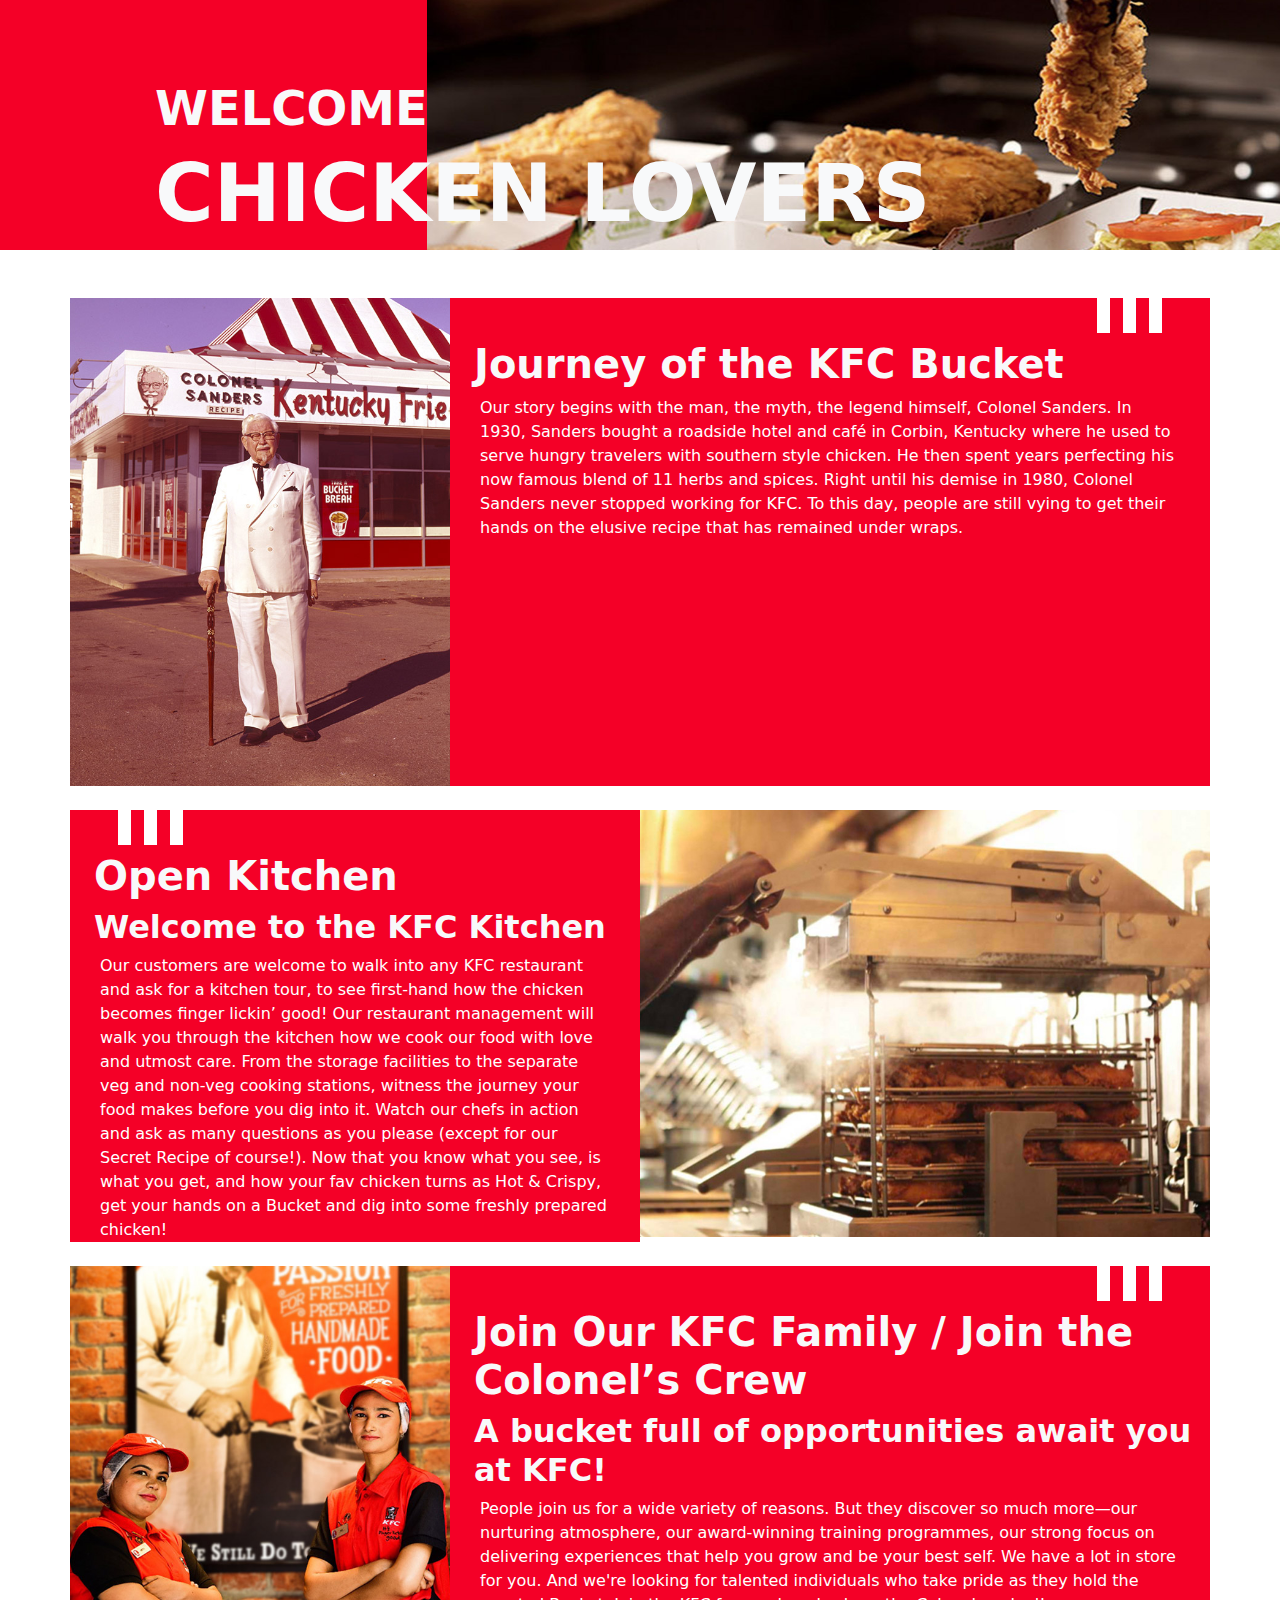
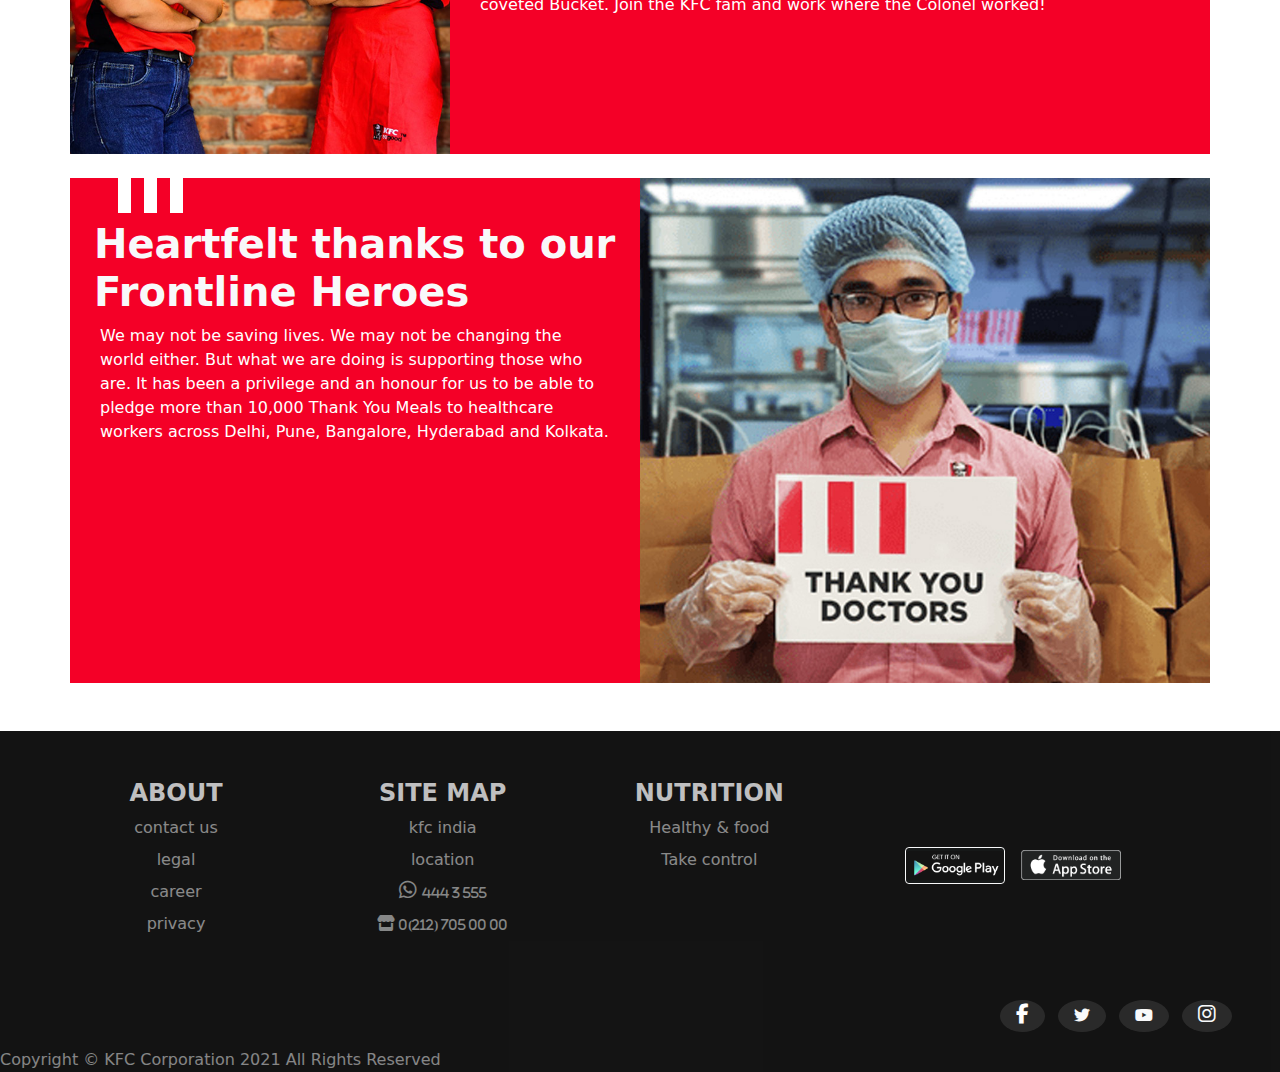
==== assets/about.html @ 0f8d8764 "food" ====
<!DOCTYPE html>
<html lang="en">
  <head>
    <meta charset="UTF-8" />
    <meta http-equiv="X-UA-Compatible" content="IE=edge" />
    <meta name="viewport" content="width=device-width, initial-scale=1.0" />
    <title>KFC About</title>
    <!-- bootstrap css link -->
    <link
      rel="stylesheet"
      href="bootstrap-5.2.3-dist/css/bootstrap.min.css"
    />
    <!-- font awesome link -->
    <link
      rel="stylesheet"
      href="https://cdnjs.cloudflare.com/ajax/libs/font-awesome/6.4.0/css/all.min.css"
    />
    <!-- css link -->
    <link rel="stylesheet" href="css/about.css" />
    <!-- jquery cdn -->
    <script
      src="https://cdnjs.cloudflare.com/ajax/libs/jquery/3.6.4/jquery.min.js"
      integrity="sha512-pumBsjNRGGqkPzKHndZMaAG+bir374sORyzM3uulLV14lN5LyykqNk8eEeUlUkB3U0M4FApyaHraT65ihJhDpQ=="
      crossorigin="anonymous"
      referrerpolicy="no-referrer"
    ></script>
  </head>
  <body>
    <!-- ========== Start header ========== -->
    <header>
      <div class="container-fluid">
        <div class="row" style="position: relative">
          <div class="col-4" style="background: var(--bg-red); height: 250px">
            <h3
              class="h1 text-light display-1 fw-bolder"
              style="position: absolute; top: 50px; left: 155px"
            >
              <span class="display-5 fw-semibold">WELCOME</span><br />
              CHICKEN LOVERS
            </h3>
          </div>
          <div class="col-8">
            <img
              class="w-100"
              src="img/about/about head/primary.jpg"
              alt="kfc logo"
              height="250"
              loading="lazy"
            />
          </div>
        </div>
      </div>
    </header>
    <!-- ========== End header ========== -->
    <!-- ========== Start main ========== -->
    <main>
      <div class="container my-5">
        <div class="about_hover row">
          <div class="col-lg-4 col-md-12">
            <img
              src="img/about/about body/golden-past.jpg"
              class="w-100"
              alt="kfc owner"
            />
          </div>
          <div class="col-lg-8 col-md-12" style="background: var(--bg-red)">
            <div class="list-inline text-end me-5">
              <div class="icon list-inline-item"></div>
              <div class="icon list-inline-item"></div>
              <div class="icon list-inline-item"></div>
            </div>
            <h3 class="text-light fs-1 fw-bold ms-4">
              Journey of the KFC Bucket
            </h3>
            <p class="para">
              Our story begins with the man, the myth, the legend himself,
              Colonel Sanders. In 1930, Sanders bought a roadside hotel and café
              in Corbin, Kentucky where he used to serve hungry travelers with
              southern style chicken. He then spent years perfecting his now
              famous blend of 11 herbs and spices. Right until his demise in
              1980, Colonel Sanders never stopped working for KFC. To this day,
              people are still vying to get their hands on the elusive recipe
              that has remained under wraps.
            </p>
          </div>
        </div>

        <div class="about_hover row my-4">
          <div class="col-lg-6 col-md-12" style="background: var(--bg-red)">
            <div class="list-inline ms-5">
              <div class="icon list-inline-item"></div>
              <div class="icon list-inline-item"></div>
              <div class="icon list-inline-item"></div>
            </div>
            <h2 class="text-light fs-1 fw-bold ms-4">Open Kitchen</h2>
            <h3 class="text-light fs-2 fw-semibold ms-4">
              Welcome to the KFC Kitchen
            </h3>
            <p class="para">
              Our customers are welcome to walk into any KFC restaurant and ask
              for a kitchen tour, to see first-hand how the chicken becomes
              finger lickin’ good! Our restaurant management will walk you
              through the kitchen how we cook our food with love and utmost
              care. From the storage facilities to the separate veg and non-veg
              cooking stations, witness the journey your food makes before you
              dig into it. Watch our chefs in action and ask as many questions
              as you please (except for our Secret Recipe of course!). Now that
              you know what you see, is what you get, and how your fav chicken
              turns as Hot & Crispy, get your hands on a Bucket and dig into
              some freshly prepared chicken!
            </p>
          </div>
          <div class="col-lg-6 col-md-12">
            <img
              src="img/about/about body/open-kitchen.jpg"
              class="w-100"
              alt=""
            />
          </div>
        </div>

        <div class="about_hover row my-4">
          <div class="col-lg-4 col-md-12">
            <img
              src="img/about/about body/careers.jpg"
              class="w-100"
              alt=""
            />
          </div>
          <div class="col-lg-8 col-md-12" style="background: var(--bg-red)">
            <div class="list-inline text-end me-5">
              <div class="icon list-inline-item"></div>
              <div class="icon list-inline-item"></div>
              <div class="icon list-inline-item"></div>
            </div>
            <h3 class="text-light fs-1 fw-bold ms-4">
              Join Our KFC Family / Join the Colonel’s Crew
            </h3>
            <h4 class="text-light fs-2 fw-semibold ms-4">
              A bucket full of opportunities await you at KFC!
            </h4>
            <p class="para">
              People join us for a wide variety of reasons. But they discover so
              much more—our nurturing atmosphere, our award-winning training
              programmes, our strong focus on delivering experiences that help
              you grow and be your best self. We have a lot in store for you.
              And we're looking for talented individuals who take pride as they
              hold the coveted Bucket. Join the KFC fam and work where the
              Colonel worked!
            </p>
          </div>
        </div>

        <div class="about_hover row my-4">
          <div class="col-lg-6 col-md-12" style="background: var(--bg-red)">
            <div class="list-inline ms-5">
              <div class="icon list-inline-item"></div>
              <div class="icon list-inline-item"></div>
              <div class="icon list-inline-item"></div>
            </div>
            <h2 class="text-light fs-1 fw-bold ms-4">
              Heartfelt thanks to our Frontline Heroes
            </h2>
            <p class="para">
              We may not be saving lives. We may not be changing the world
              either. But what we are doing is supporting those who are. It has
              been a privilege and an honour for us to be able to pledge more
              than 10,000 Thank You Meals to healthcare workers across Delhi,
              Pune, Bangalore, Hyderabad and Kolkata.
            </p>
          </div>
          <div class="col-lg-6 col-md-12">
            <img
              src="img/about/about body/kfc-staff.jpg"
              class="w-100"
              alt=""
            />
          </div>
        </div>
      </div>
    </main>
    <!-- ========== End main ========== -->
    <!-- ========== Start footer ========== -->
    <footer>
      <section>
        <div
          class="container-fluid text-center"
          style="background: var(--bg-black); opacity: 92%"
        >
          <div class="row py-5">
            <!-- about -->
            <div class="col-3">
              <ul class="">
                <h4 class="fs-4 fw-bold text-opacity-75 text-light">ABOUT</h4>
                <li class="list-inline my-2">
                  <a href="#" class="footer-a text-decoration-none"
                    >contact us</a
                  >
                </li>
                <li class="list-inline my-2">
                  <a href="#" class="footer-a text-decoration-none">legal</a>
                </li>
                <li class="list-inline my-2">
                  <a href="#" class="footer-a text-decoration-none">career</a>
                </li>
                <li class="list-inline my-2">
                  <a href="#" class="footer-a text-decoration-none">privacy</a>
                </li>
              </ul>
            </div>
            <!-- map -->
            <div class="col-2">
              <ul>
                <h4 class="fs-4 fw-bold text-light text-opacity-75">
                  SITE MAP
                </h4>
                <li class="list-inline my-2">
                  <a href="#" class="footer-a text-decoration-none"
                    >kfc india</a
                  >
                </li>
                <li class="list-inline my-2">
                  <a href="#" class="footer-a text-decoration-none">location</a>
                </li>
                <li class="list-inline my-2">
                  <a href="#" class="footer-a text-decoration-none"
                    ><i class="fa-brands fa-whatsapp text-light fs-5">
                      <span class="text-light" style="font-size: 12px;">444 3 555</span></i
                    >
                  </a>
                </li>
                <li class="list-inline my-2">
                  <a href="#" class="footer-a text-decoration-none"
                    ><i class="fa-solid fa-store text-light fs-6">
                      <span class="text-light" style="font-size: 12px;"
                        >0(212) 705 00 00</span
                      ></i
                    >
                  </a>
                </li>
              </ul>
            </div>
            <!-- nutrition -->
            <div class="col-3">
              <ul>
                <h4 class="fs-4 fw-bold text-light text-opacity-75">
                  NUTRITION
                </h4>
                <li class="list-inline my-2">
                  <a href="#" class="footer-a text-decoration-none"
                    >Healthy & food</a
                  >
                </li>
                <li class="list-inline my-2">
                  <a href="#" class="footer-a text-decoration-none"
                    >Take control</a
                  >
                </li>
              </ul>
            </div>
            <div
              class="col-lg-3 col-md-12 justify-content-sm-center d-flex align-items-center gap-3"
            >
              <a href="#">
                <img
                  src="img/login/login (3).png"
                  class="border border-1 rounded-1 border-light"
                  width="100"
                  alt="google play"
              /></a>
              <a href="#"
                ><img
                  src="img/login/login.png"
                  width="100"
                  alt="apple play"
              /></a>
            </div>
          </div>
          <!-- icon -->
          <div class="row">
            <div class="col">
              <ul class="list-inline text-end me-5">
                <li
                  class="list-inline-item text-bg-light rounded-circle bg-opacity-10 p-1 px-3 bg-fb"
                >
                  <a href="#"
                    ><i class="fa-brands fa-facebook-f fs-5 facebook"></i
                  ></a>
                </li>
                <li
                  class="list-inline-item text-bg-light rounded-circle bg-opacity-10 p-1 px-3 bg-tw"
                >
                  <a href="#"
                    ><i
                      class="fa-brands fa-twitter fs-6 text-light rounded-circle"
                    ></i
                  ></a>
                </li>
                <li
                  class="list-inline-item text-bg-light rounded-circle bg-opacity-10 p-1 px-3 bg-td"
                >
                  <a href="#"
                    ><i
                      class="fa-brands fa-youtube fs-6 text-light rounded-circle"
                    ></i
                  ></a>
                </li>
                <li
                  class="list-inline-item text-bg-light rounded-circle bg-opacity-10 p-1 px-3 py-1 bg-in"
                >
                  <a href="#"
                    ><i
                      class="fa-brands fa-instagram fs-5 text-light rounded-circle"
                    ></i
                  ></a>
                </li>
              </ul>
            </div>
          </div>

          <div class="row text-start align-baseline">
            <div class="col">
              <span class="text-light text-opacity-50 fs-6"
                >Copyright © KFC Corporation 2021 All Rights Reserved</span
              >
            </div>
          </div>
        </div>
      </section>
    </footer>
    <!-- ========== End footer ========== -->
  </body>
</html>
---- assets/css/about.css ----
:root {
  --bg-red: #f40027;
  --bg-black: #000000;
  --bg-white: #ffffff;
}

* {
  padding: 0;
  margin: 0;
  box-sizing: border-box;
}
.row > * {
  flex-shrink: 0;
  padding-right: calc(var(--bs-gutter-x) * 0);
  padding-left: calc(var(--bs-gutter-x) * 0);
}
/* footer */
.footer-a {
  color: #ffffff;
  opacity: 50%;
}
.footer-a:hover {
  color: #ffffff;
  opacity: 100%;
  border-bottom: 1px solid #ffffff;
}
.facebook {
  color: #ffffff;
}
.bg-fb:hover {
  background: #4267b2 !important;
}
.bg-tw:hover {
  background: #00acee !important;
}
.bg-td:hover {
  background: #ff0000 !important;
}
.bg-in:hover {
  background: linear-gradient(
    180deg,
    #4f5bd5,
    #962fbf,
    #d62976,
    #fa7e1e,
    #feda75
  ) !important;
}
/*  */

/* icon */
.icon {
  width: 13px;
  height: 35px;
  background: #ffffff;
}
/*  */

/* para */
p {
  color: var(--bg-white);
  font-weight: 400;
  margin: 0 30px 0 30px;
}
/*  */

/* row */
.about_hover:hover {
  transform: translateY(1.9);
  transition: all 1.2 ease 1.3;
  box-shadow: 3px 3px 10px 5px;
}
/* */
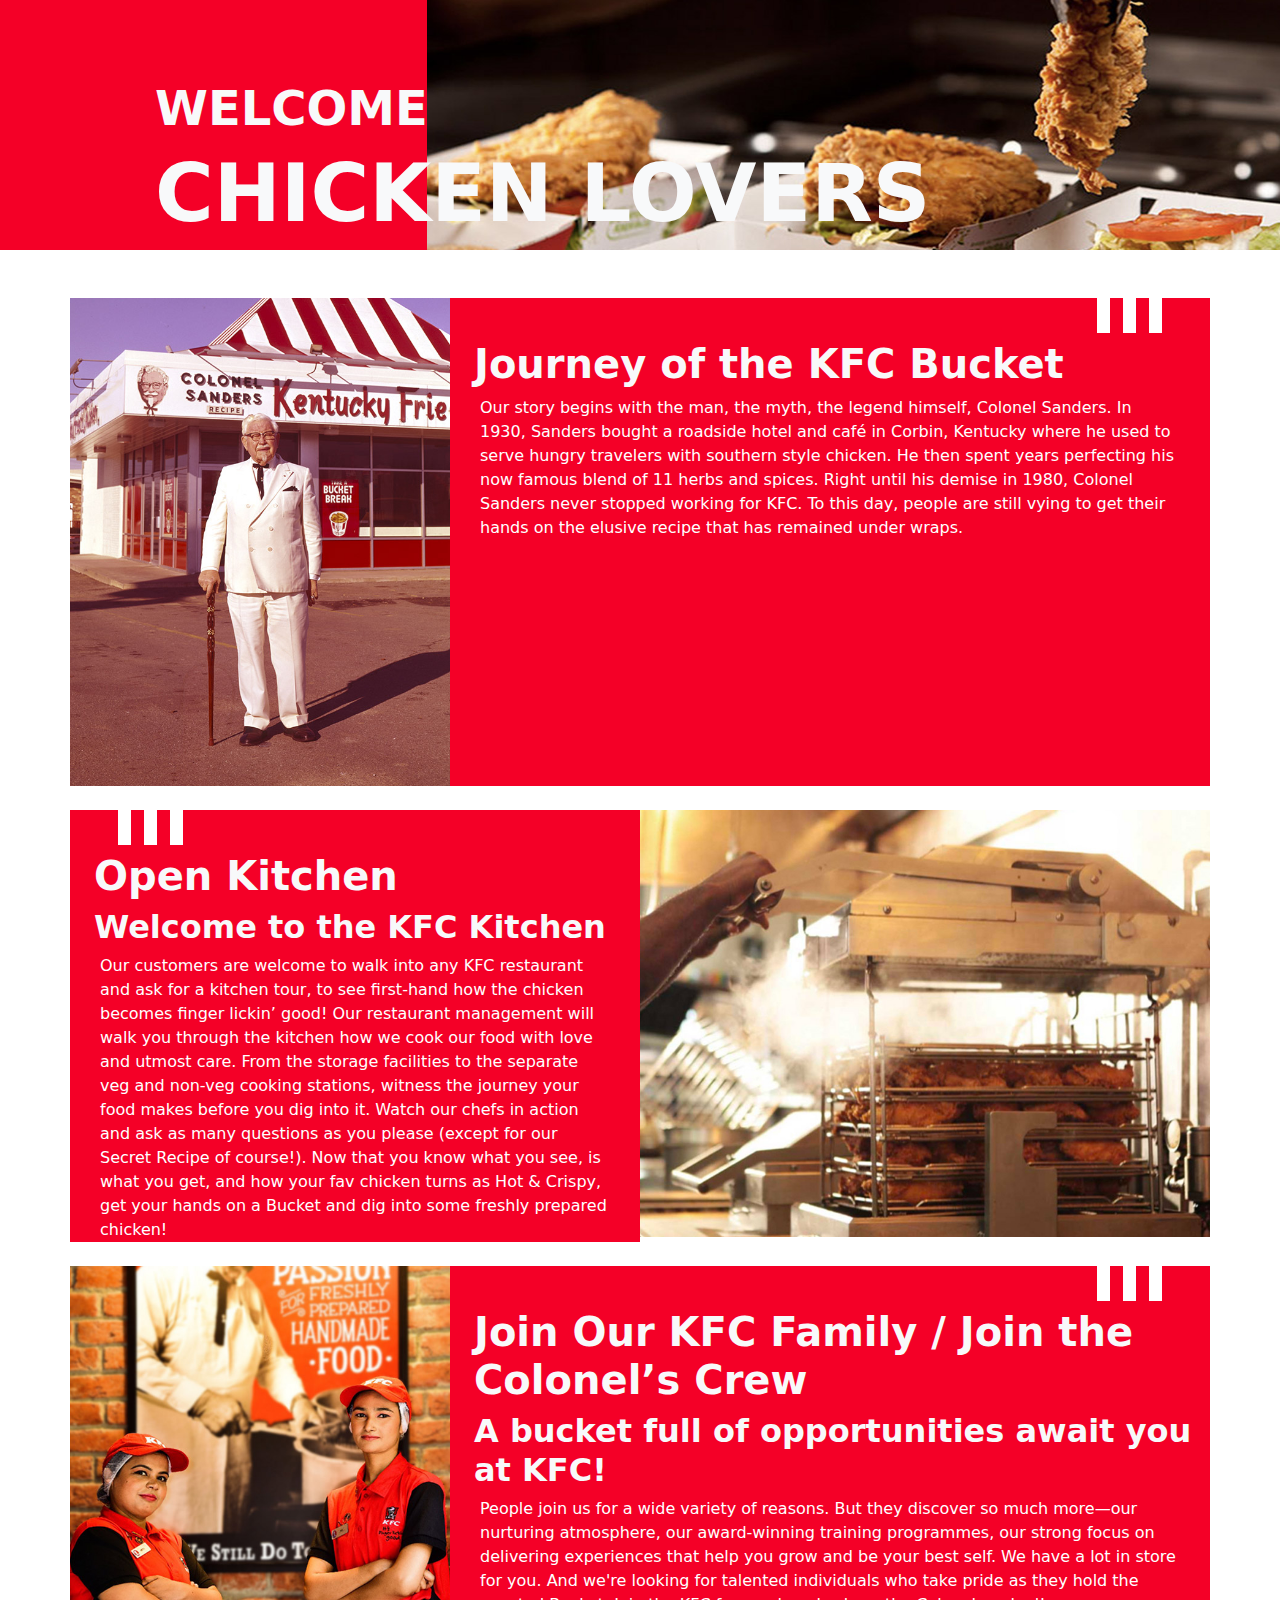
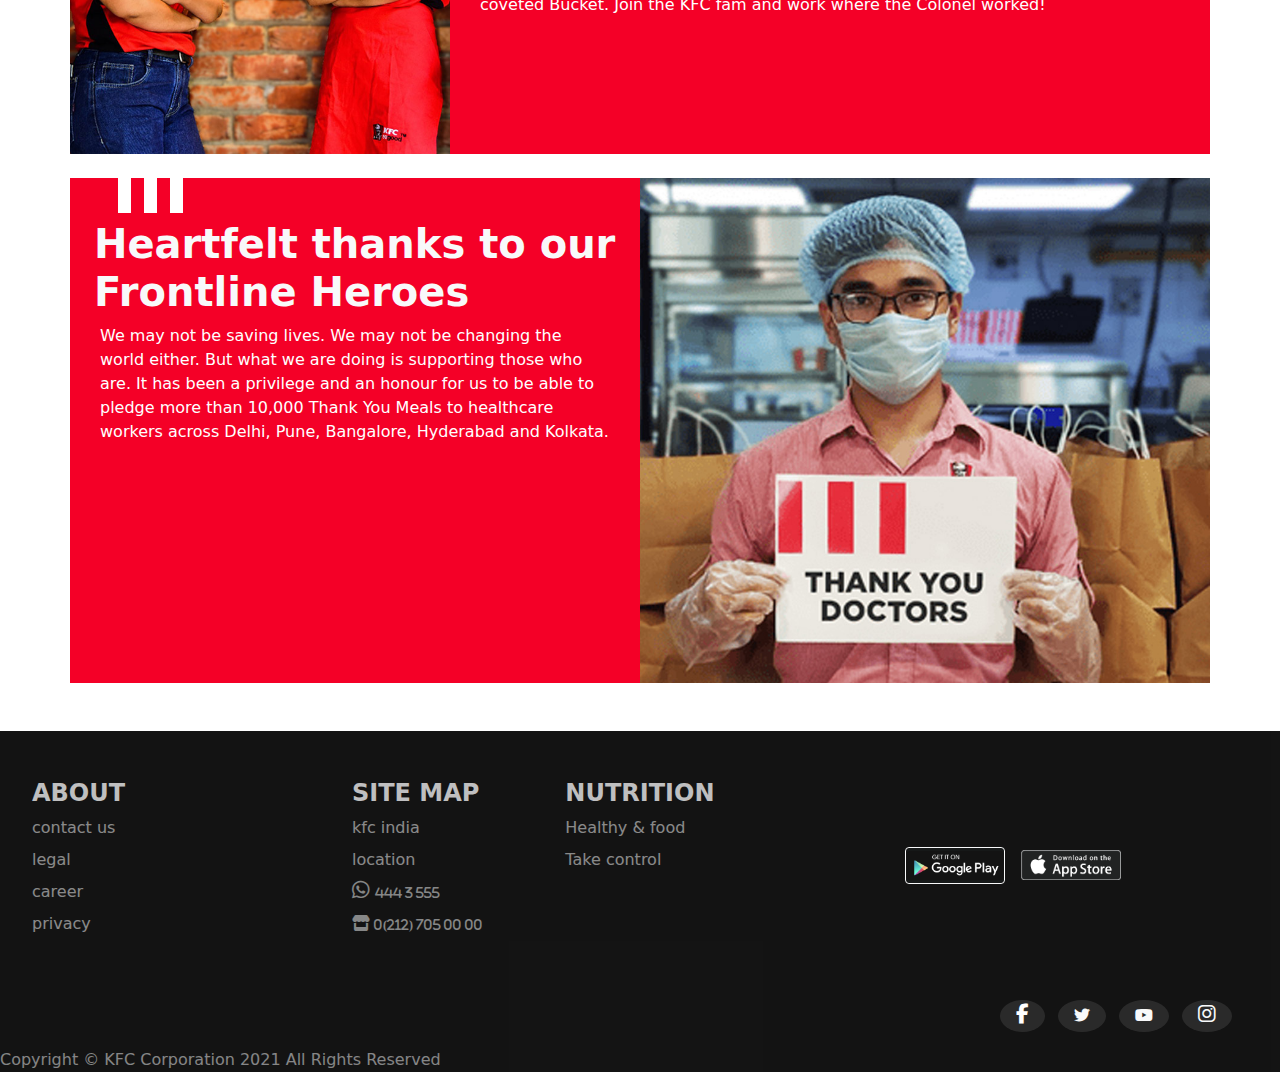
==== commit 5c4a0257: "responsive desin" ====
--- a/assets/about.html
+++ b/assets/about.html
@@ -184,12 +184,12 @@
     <footer>
       <section>
         <div
-          class="container-fluid text-center"
+          class="container-fluid "
           style="background: var(--bg-black); opacity: 92%"
         >
           <div class="row py-5">
             <!-- about -->
-            <div class="col-3">
+            <div class="col-6 col-lg-3">
               <ul class="">
                 <h4 class="fs-4 fw-bold text-opacity-75 text-light">ABOUT</h4>
                 <li class="list-inline my-2">
@@ -209,7 +209,7 @@
               </ul>
             </div>
             <!-- map -->
-            <div class="col-2">
+            <div class="col-6 col-lg-2">
               <ul>
                 <h4 class="fs-4 fw-bold text-light text-opacity-75">
                   SITE MAP
@@ -241,7 +241,7 @@
               </ul>
             </div>
             <!-- nutrition -->
-            <div class="col-3">
+            <div class="col-6 col-lg-3">
               <ul>
                 <h4 class="fs-4 fw-bold text-light text-opacity-75">
                   NUTRITION
@@ -259,7 +259,7 @@
               </ul>
             </div>
             <div
-              class="col-lg-3 col-md-12 justify-content-sm-center d-flex align-items-center gap-3"
+              class="col-lg-3 col-6 justify-content-sm-center d-flex align-items-center gap-3"
             >
               <a href="#">
                 <img
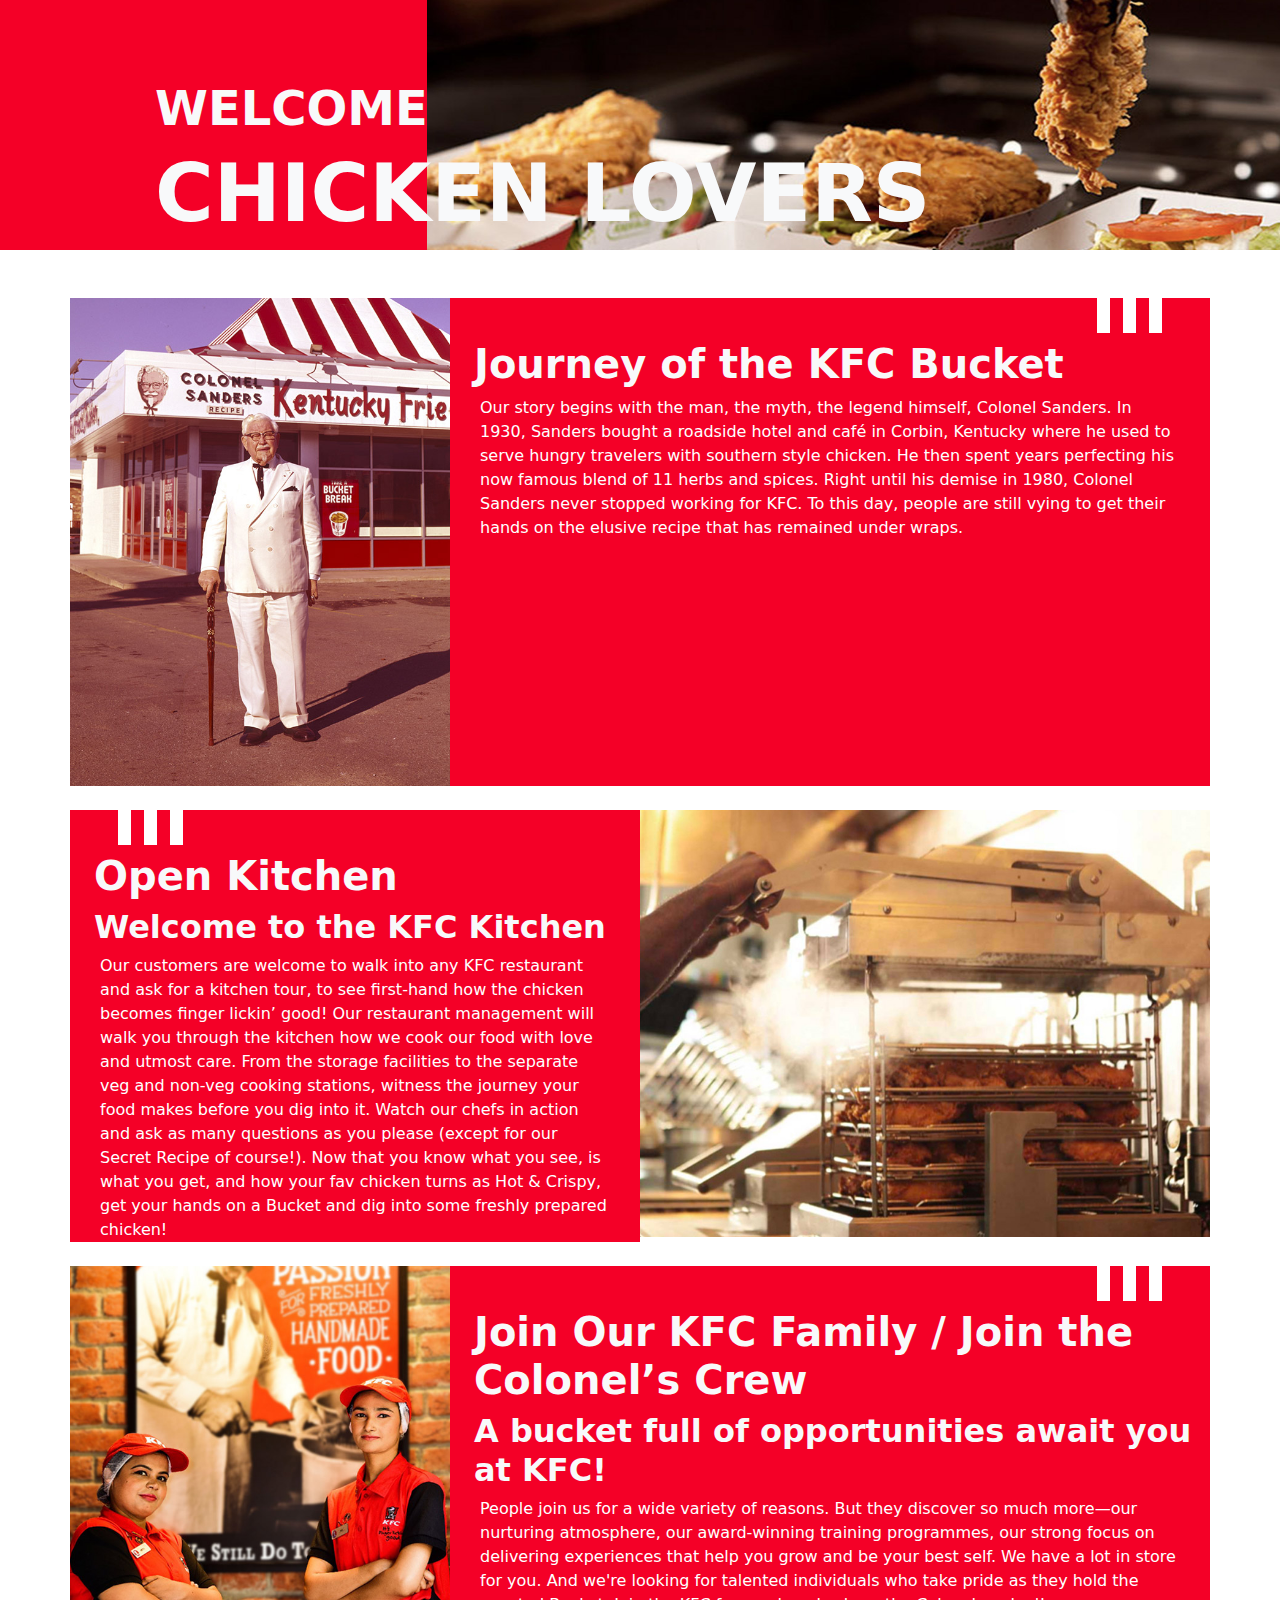
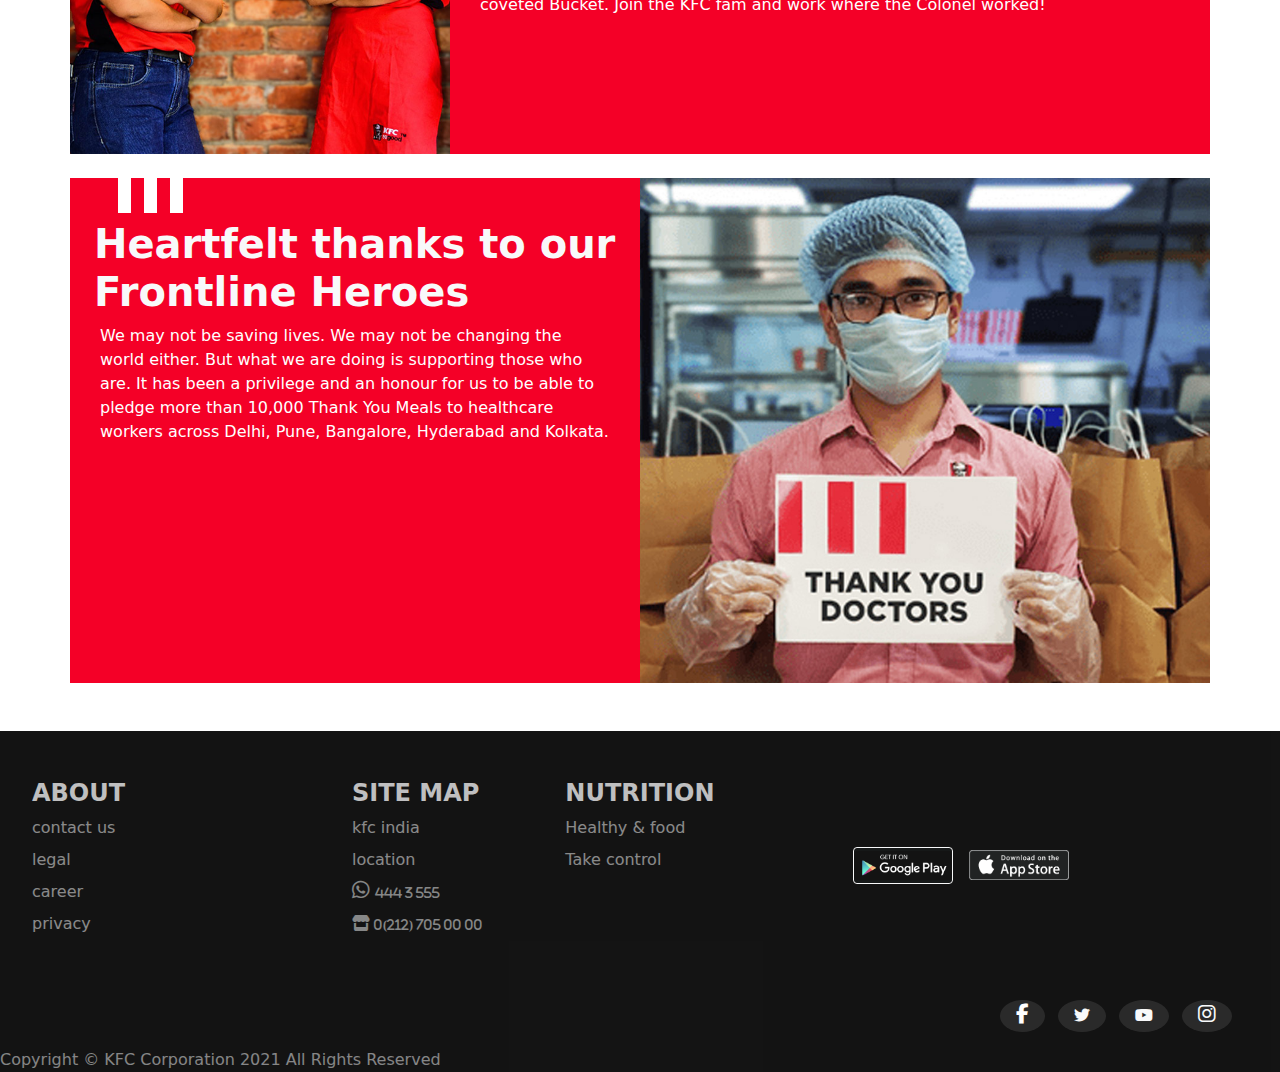
==== commit 7f0e0f95: "change footer" ====
--- a/assets/about.html
+++ b/assets/about.html
@@ -259,22 +259,19 @@
               </ul>
             </div>
             <div
-              class="col-lg-3 col-6 justify-content-sm-center d-flex align-items-center gap-3"
-            >
-              <a href="#">
-                <img
-                  src="img/login/login (3).png"
-                  class="border border-1 rounded-1 border-light"
-                  width="100"
-                  alt="google play"
-              /></a>
-              <a href="#"
-                ><img
-                  src="img/login/login.png"
-                  width="100"
-                  alt="apple play"
-              /></a>
-            </div>
+            class="col-10 col-sm-3  d-flex align-items-center"
+          >
+            <a href="#">
+              <img
+                src="img/login/login (3).png"
+                class="border border-1 rounded-1 border-light me-3 img-fluid object-fit"
+                width="100"
+                alt="google play"
+            /></a>
+            <a href="#"
+              ><img src="img/login/login.png" class="img-fluid object-fit" width="100" alt="apple play"
+            /></a>
+          </div>
           </div>
           <!-- icon -->
           <div class="row">
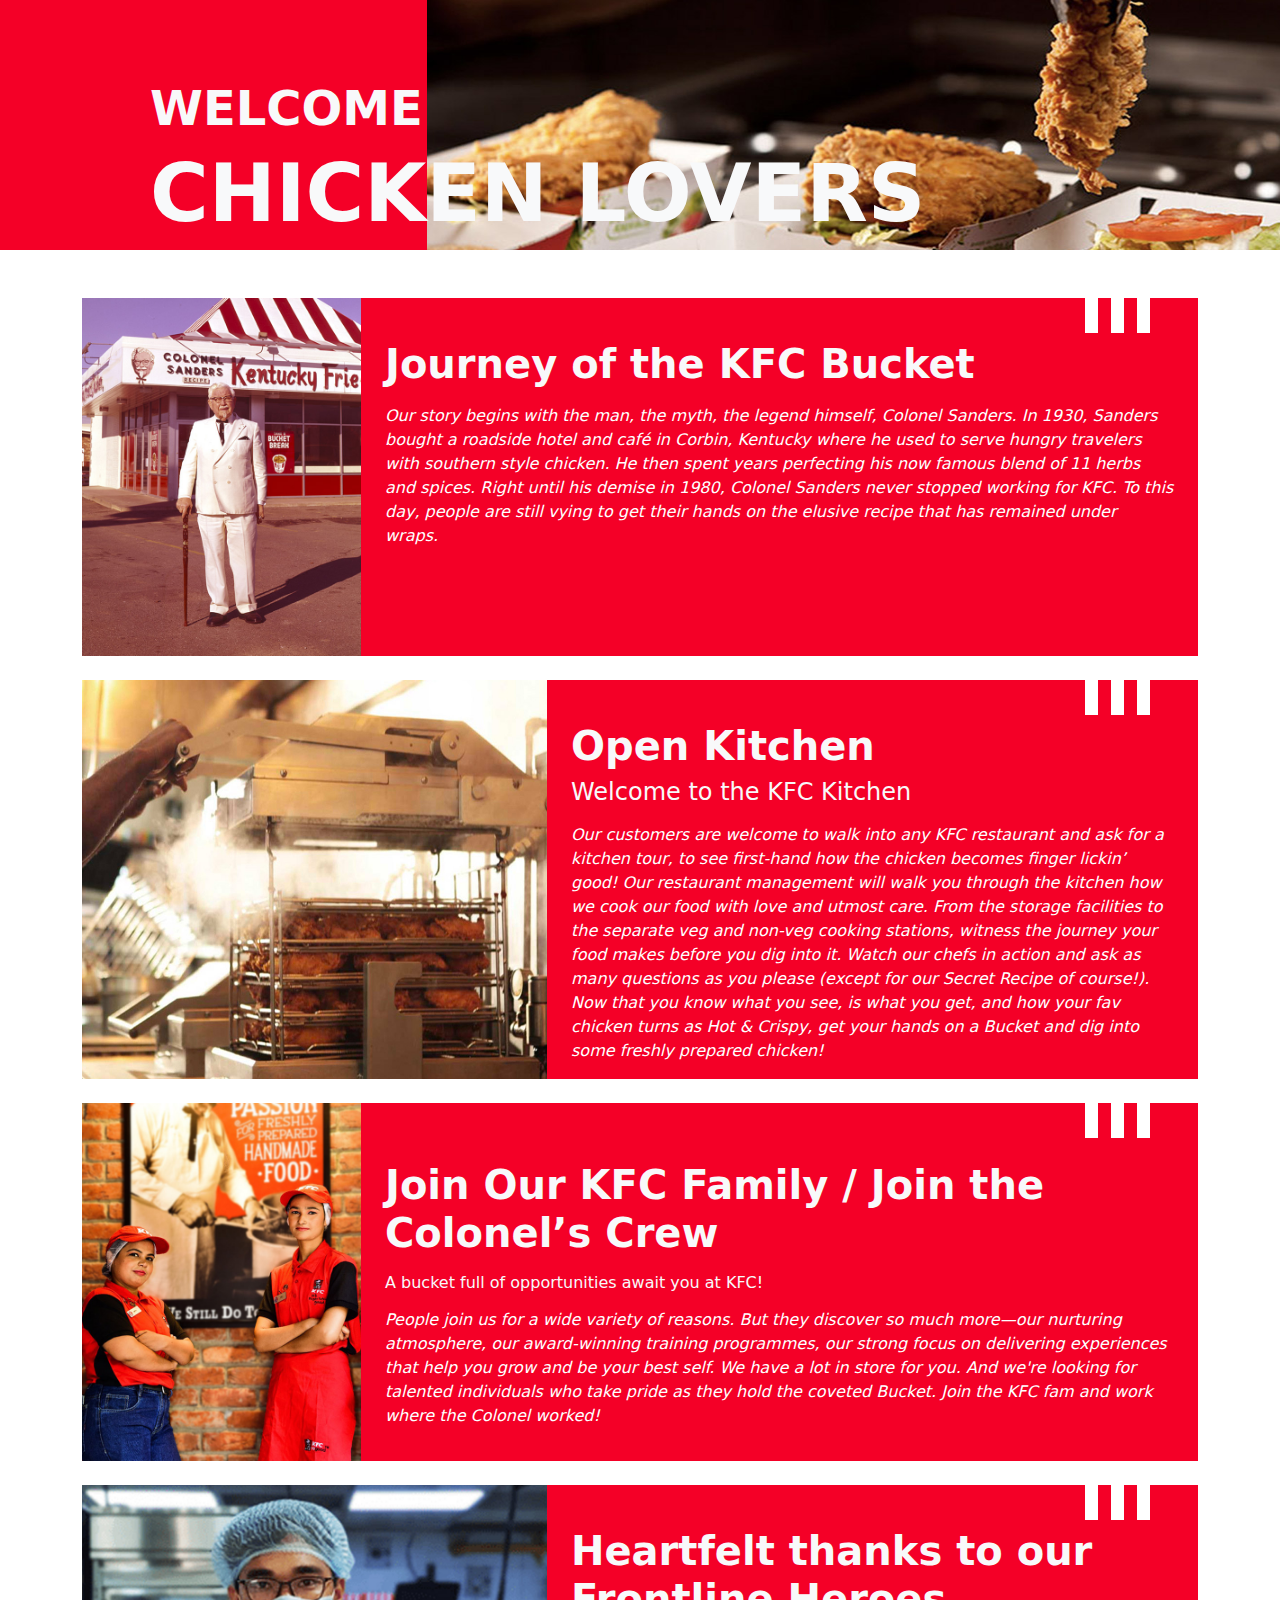
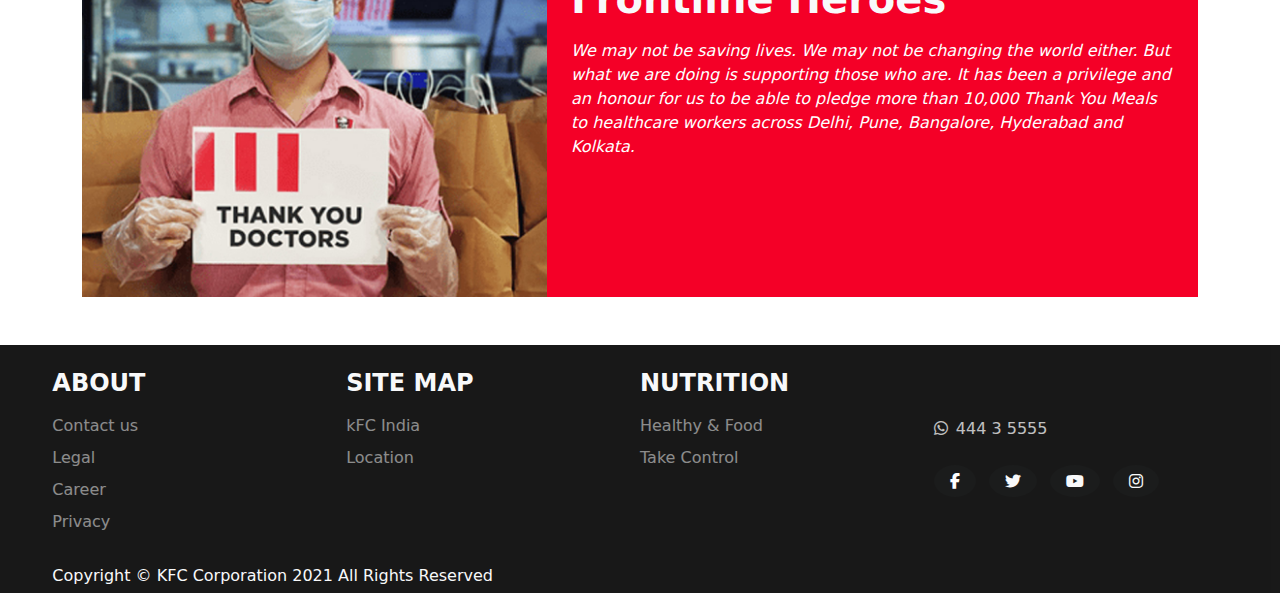
==== commit 9ab2e104: "final commit" ====
--- a/assets/about.html
+++ b/assets/about.html
@@ -30,16 +30,15 @@
     <header>
       <div class="container-fluid">
         <div class="row" style="position: relative">
-          <div class="col-4" style="background: var(--bg-red); height: 250px">
+          <div class="col-6 col-md-4" style="background: var(--bg-red); height: 250px">
             <h3
-              class="h1 text-light display-1 fw-bolder"
-              style="position: absolute; top: 50px; left: 155px"
+              class="h1 text-light display-1 fw-bolder about-header"
             >
               <span class="display-5 fw-semibold">WELCOME</span><br />
               CHICKEN LOVERS
             </h3>
           </div>
-          <div class="col-8">
+          <div class="col-6 col-md-8">
             <img
               class="w-100"
               src="img/about/about head/primary.jpg"
@@ -55,24 +54,24 @@
     <!-- ========== Start main ========== -->
     <main>
       <div class="container my-5">
-        <div class="about_hover row">
-          <div class="col-lg-4 col-md-12">
+        <div class="about_hover row gx-1 gx-md-0">
+          <div class="col-md-4 col-lg-3 col-12 mx-auto">
             <img
               src="img/about/about body/golden-past.jpg"
-              class="w-100"
+              class="img-fluid object-fit w-100"
               alt="kfc owner"
             />
           </div>
-          <div class="col-lg-8 col-md-12" style="background: var(--bg-red)">
+          <div class="col-md-8 col-lg-9 col-12 mx-auto" style="background: var(--bg-red)">
             <div class="list-inline text-end me-5">
               <div class="icon list-inline-item"></div>
               <div class="icon list-inline-item"></div>
               <div class="icon list-inline-item"></div>
             </div>
-            <h3 class="text-light fs-1 fw-bold ms-4">
+            <h3 class="text-light fs-1 fw-bold ms-md-4 mx-2">
               Journey of the KFC Bucket
             </h3>
-            <p class="para">
+            <p class="para m-2 mx-md-4 my-md-3">
               Our story begins with the man, the myth, the legend himself,
               Colonel Sanders. In 1930, Sanders bought a roadside hotel and café
               in Corbin, Kentucky where he used to serve hungry travelers with
@@ -85,18 +84,18 @@
           </div>
         </div>
 
-        <div class="about_hover row my-4">
-          <div class="col-lg-6 col-md-12" style="background: var(--bg-red)">
-            <div class="list-inline ms-5">
-              <div class="icon list-inline-item"></div>
-              <div class="icon list-inline-item"></div>
-              <div class="icon list-inline-item"></div>
-            </div>
-            <h2 class="text-light fs-1 fw-bold ms-4">Open Kitchen</h2>
-            <h3 class="text-light fs-2 fw-semibold ms-4">
+        <div class="about_hover row my-4 gx-1 gx-md-0">
+          <div class="col-md-8 col-lg-7 col-12 mx-auto order-2 order-lg-1" style="background: var(--bg-red)">
+            <div class="list-inline text-end me-5">
+              <div class="icon list-inline-item"></div>
+              <div class="icon list-inline-item"></div>
+              <div class="icon list-inline-item"></div>
+            </div>
+            <h2 class="text-light fs-1 fw-bold ms-md-4 mx-2">Open Kitchen</h2>
+            <h3 class="text-light fs-4 ms-md-4 mx-2">
               Welcome to the KFC Kitchen
             </h3>
-            <p class="para">
+            <p class="para m-2 mx-md-4 my-md-3">
               Our customers are welcome to walk into any KFC restaurant and ask
               for a kitchen tour, to see first-hand how the chicken becomes
               finger lickin’ good! Our restaurant management will walk you
@@ -110,36 +109,36 @@
               some freshly prepared chicken!
             </p>
           </div>
-          <div class="col-lg-6 col-md-12">
+          <div class="col-md-4 col-lg-5 col-12 mx-auto">
             <img
               src="img/about/about body/open-kitchen.jpg"
-              class="w-100"
+              class="w-100 h-100 img-fluid object-fit h-100"
               alt=""
             />
           </div>
         </div>
 
-        <div class="about_hover row my-4">
-          <div class="col-lg-4 col-md-12">
+        <div class="about_hover row my-4 gx-1 gx-md-0">
+          <div class="col-md-4 col-lg-3 col-12 mx-auto">
             <img
               src="img/about/about body/careers.jpg"
-              class="w-100"
+              class="img-fluid object-fit w-100 h-100"
               alt=""
             />
           </div>
-          <div class="col-lg-8 col-md-12" style="background: var(--bg-red)">
+          <div class="col-md-8 col-lg-9 col-12 mx-auto" style="background: var(--bg-red)">
             <div class="list-inline text-end me-5">
               <div class="icon list-inline-item"></div>
               <div class="icon list-inline-item"></div>
               <div class="icon list-inline-item"></div>
             </div>
-            <h3 class="text-light fs-1 fw-bold ms-4">
+            <h3 class="text-light fs-1 fw-bold ms-md-4 mx-2 mt-3">
               Join Our KFC Family / Join the Colonel’s Crew
             </h3>
-            <h4 class="text-light fs-2 fw-semibold ms-4">
+            <h4 class="text-light fs-6 my-3 ms-md-4 mx-2">
               A bucket full of opportunities await you at KFC!
             </h4>
-            <p class="para">
+            <p class="para m-2 mx-md-4 my-md-3">
               People join us for a wide variety of reasons. But they discover so
               much more—our nurturing atmosphere, our award-winning training
               programmes, our strong focus on delivering experiences that help
@@ -151,17 +150,17 @@
           </div>
         </div>
 
-        <div class="about_hover row my-4">
-          <div class="col-lg-6 col-md-12" style="background: var(--bg-red)">
-            <div class="list-inline ms-5">
-              <div class="icon list-inline-item"></div>
-              <div class="icon list-inline-item"></div>
-              <div class="icon list-inline-item"></div>
-            </div>
-            <h2 class="text-light fs-1 fw-bold ms-4">
+        <div class="about_hover row my-4 gx-1 gx-md-0">
+          <div class="col-md-8 col-lg-7 col-12 mx-auto order-2 order-lg-1" style="background: var(--bg-red)">
+            <div class="list-inline text-end me-5">
+              <div class="icon list-inline-item"></div>
+              <div class="icon list-inline-item"></div>
+              <div class="icon list-inline-item"></div>
+            </div>
+            <h2 class="text-light fs-1 fw-bold ms-md-4 mx-2">
               Heartfelt thanks to our Frontline Heroes
             </h2>
-            <p class="para">
+            <p class="para m-2 mx-md-4 my-md-3">
               We may not be saving lives. We may not be changing the world
               either. But what we are doing is supporting those who are. It has
               been a privilege and an honour for us to be able to pledge more
@@ -169,10 +168,10 @@
               Pune, Bangalore, Hyderabad and Kolkata.
             </p>
           </div>
-          <div class="col-lg-6 col-md-12">
+          <div class="col-md-4 col-lg-5 col-12 mx-auto">
             <img
               src="img/about/about body/kfc-staff.jpg"
-              class="w-100"
+              class="img-fluid object-fit w-100 h-100"
               alt=""
             />
           </div>
@@ -184,142 +183,115 @@
     <footer>
       <section>
         <div
-          class="container-fluid "
-          style="background: var(--bg-black); opacity: 92%"
+          class="container-fluid"
+          style="background: var(--bg-black); opacity: 90%"
         >
-          <div class="row py-5">
-            <!-- about -->
-            <div class="col-6 col-lg-3">
-              <ul class="">
-                <h4 class="fs-4 fw-bold text-opacity-75 text-light">ABOUT</h4>
-                <li class="list-inline my-2">
-                  <a href="#" class="footer-a text-decoration-none"
-                    >contact us</a
-                  >
-                </li>
-                <li class="list-inline my-2">
-                  <a href="#" class="footer-a text-decoration-none">legal</a>
-                </li>
-                <li class="list-inline my-2">
-                  <a href="#" class="footer-a text-decoration-none">career</a>
-                </li>
-                <li class="list-inline my-2">
-                  <a href="#" class="footer-a text-decoration-none">privacy</a>
-                </li>
-              </ul>
-            </div>
-            <!-- map -->
-            <div class="col-6 col-lg-2">
-              <ul>
-                <h4 class="fs-4 fw-bold text-light text-opacity-75">
-                  SITE MAP
-                </h4>
-                <li class="list-inline my-2">
-                  <a href="#" class="footer-a text-decoration-none"
-                    >kfc india</a
-                  >
-                </li>
-                <li class="list-inline my-2">
-                  <a href="#" class="footer-a text-decoration-none">location</a>
-                </li>
-                <li class="list-inline my-2">
-                  <a href="#" class="footer-a text-decoration-none"
-                    ><i class="fa-brands fa-whatsapp text-light fs-5">
-                      <span class="text-light" style="font-size: 12px;">444 3 555</span></i
-                    >
-                  </a>
-                </li>
-                <li class="list-inline my-2">
-                  <a href="#" class="footer-a text-decoration-none"
-                    ><i class="fa-solid fa-store text-light fs-6">
-                      <span class="text-light" style="font-size: 12px;"
-                        >0(212) 705 00 00</span
-                      ></i
-                    >
-                  </a>
-                </li>
-              </ul>
-            </div>
-            <!-- nutrition -->
-            <div class="col-6 col-lg-3">
-              <ul>
-                <h4 class="fs-4 fw-bold text-light text-opacity-75">
-                  NUTRITION
-                </h4>
-                <li class="list-inline my-2">
-                  <a href="#" class="footer-a text-decoration-none"
-                    >Healthy & food</a
-                  >
-                </li>
-                <li class="list-inline my-2">
-                  <a href="#" class="footer-a text-decoration-none"
-                    >Take control</a
-                  >
-                </li>
-              </ul>
-            </div>
-            <div
-            class="col-10 col-sm-3  d-flex align-items-center"
+          <div class="col-12 col-md-11 col-lg-11 mx-md-auto mx-2"
           >
-            <a href="#">
-              <img
-                src="img/login/login (3).png"
-                class="border border-1 rounded-1 border-light me-3 img-fluid object-fit"
-                width="100"
-                alt="google play"
-            /></a>
-            <a href="#"
-              ><img src="img/login/login.png" class="img-fluid object-fit" width="100" alt="apple play"
-            /></a>
-          </div>
-          </div>
-          <!-- icon -->
-          <div class="row">
-            <div class="col">
-              <ul class="list-inline text-end me-5">
-                <li
-                  class="list-inline-item text-bg-light rounded-circle bg-opacity-10 p-1 px-3 bg-fb"
-                >
-                  <a href="#"
-                    ><i class="fa-brands fa-facebook-f fs-5 facebook"></i
-                  ></a>
-                </li>
-                <li
-                  class="list-inline-item text-bg-light rounded-circle bg-opacity-10 p-1 px-3 bg-tw"
-                >
-                  <a href="#"
-                    ><i
-                      class="fa-brands fa-twitter fs-6 text-light rounded-circle"
-                    ></i
-                  ></a>
-                </li>
-                <li
-                  class="list-inline-item text-bg-light rounded-circle bg-opacity-10 p-1 px-3 bg-td"
-                >
-                  <a href="#"
-                    ><i
-                      class="fa-brands fa-youtube fs-6 text-light rounded-circle"
-                    ></i
-                  ></a>
-                </li>
-                <li
-                  class="list-inline-item text-bg-light rounded-circle bg-opacity-10 p-1 px-3 py-1 bg-in"
-                >
-                  <a href="#"
-                    ><i
-                      class="fa-brands fa-instagram fs-5 text-light rounded-circle"
-                    ></i
-                  ></a>
-                </li>
-              </ul>
-            </div>
-          </div>
-
-          <div class="row text-start align-baseline">
-            <div class="col">
-              <span class="text-light text-opacity-50 fs-6"
-                >Copyright © KFC Corporation 2021 All Rights Reserved</span
-              >
+            <div class="row py-3 pt-lg-4">
+              <div class="col-12 col-md-3 col-lg-3">
+                <ul class="p-0">
+                  <h4 class="fs-4 fw-bold text-light mb-lg-3">ABOUT</h4>
+                  <li class="list-inline my-2">
+                    <a href="#" class="footer-a text-decoration-none"
+                      >Contact us</a
+                    >
+                  </li>
+                  <li class="list-inline my-2">
+                    <a href="#" class="footer-a text-decoration-none">Legal</a>
+                  </li>
+                  <li class="list-inline my-2">
+                    <a href="#" class="footer-a text-decoration-none">Career</a>
+                  </li>
+                  <li class="list-inline my-2">
+                    <a href="#" class="footer-a text-decoration-none"
+                      >Privacy</a
+                    >
+                  </li>
+                </ul>
+              </div>
+              <div class="col-12 col-md-3 col-lg-3">
+                <ul class="p-0">
+                  <h4 class="fs-4 fw-bold text-light mb-lg-3">SITE MAP</h4>
+                  <li class="list-inline my-2">
+                    <a href="#" class="footer-a text-decoration-none"
+                      >kFC India</a
+                    >
+                  </li>
+                  <li class="list-inline my-2">
+                    <a href="#" class="footer-a text-decoration-none"
+                      >Location</a
+                    >
+                  </li>
+                </ul>
+              </div>
+              <div class="col-12 col-md-3 col-lg-3">
+                <ul class="p-0">
+                  <h4 class="fs-4 fw-bold text-light mb-lg-3">NUTRITION</h4>
+                  <li class="list-inline my-2">
+                    <a href="#" class="footer-a text-decoration-none"
+                      >Healthy & Food</a
+                    >
+                  </li>
+                  <li class="list-inline my-2">
+                    <a href="#" class="footer-a text-decoration-none"
+                      >Take Control</a
+                    >
+                  </li>
+                </ul>
+              </div>
+              <div class="col-12 col-md-3 col-lg-3 ">
+                <div class="mt-3 mt-md-5 opacity-75">
+                  <i class="fa-brands fa-whatsapp text-light">
+                    </i
+                  ><number class="text-light h6 fw-light ms-2 ">444 3 5555</number>
+                </div>
+                <div class="my-4">
+                  <ul class="list-inline my-auto ">
+                    <li
+                      class="list-inline-item text-bg-dark rounded-circle bg-opacity-10 bg-fb"
+                    >
+                      <a href="#"
+                        ><i class="fa-brands fa-facebook-f fs-6 my-2 mx-3 facebook"></i
+                      ></a>
+                    </li>
+                    <li
+                      class="list-inline-item text-bg-dark rounded-circle bg-opacity-10 bg-tw"
+                    >
+                      <a href="#"
+                        ><i
+                          class="fa-brands fa-twitter fs-6 text-light my-2 mx-3"
+                        ></i
+                      ></a>
+                    </li>
+                    <li
+                      class="list-inline-item text-bg-dark rounded-circle bg-opacity-10 bg-td"
+                    >
+                      <a href="#"
+                        ><i
+                          class="fa-brands fa-youtube fs-6 text-light my-2 mx-3"
+                        ></i
+                      ></a>
+                    </li>
+                    <li
+                      class="list-inline-item text-bg-dark rounded-circle bg-opacity-10 bg-in"
+                    >
+                      <a href="#"
+                        ><i
+                          class="fa-brands fa-instagram fs-6 text-light rounded-circle my-2 mx-3"
+                        ></i
+                      ></a>
+                    </li>
+                  </ul>
+                </div>
+              </div>
+            </div>
+            <div class="row text-start align-baseline">
+              <div class="col">
+                <h6 class="text-light fw-light">
+                  Copyright © KFC Corporation 2021 All Rights Reserved
+                </h6>
+              </div>
             </div>
           </div>
         </div>
--- a/assets/css/about.css
+++ b/assets/css/about.css
@@ -59,15 +59,48 @@
 /* para */
 p {
   color: var(--bg-white);
-  font-weight: 400;
-  margin: 0 30px 0 30px;
+  font-style: oblique;
+  font-weight: normal;
+}
+@media screen and (min-width: 601px) {
+  .about-header {
+    position: absolute;
+    top: 50px;
+    left: 150px;
+  }
+  .para {
+    font-size: small;
+    font-style: oblique;
+    font-weight: normal;
+  }
+  /* row */
+  .about_hover:hover {
+    transform: translateY(1.9);
+    transition: all 1.2 ease 1.3;
+    box-shadow: 3px 3px 10px 5px;
+  }
+  /* */
+}
+
+@media screen and (max-width: 600px) {
+  .about-header {
+    position: absolute;
+    top: 50px;
+    left: 10px;
+  }
+  .para {
+    font-size: small;
+    font-style: oblique;
+    font-weight: normal;
+    text-align: justify;
+  }
 }
 /*  */
 
-/* row */
-.about_hover:hover {
-  transform: translateY(1.9);
-  transition: all 1.2 ease 1.3;
-  box-shadow: 3px 3px 10px 5px;
+@media screen and (min-width: 1024px) {
+  .para {
+    font-size: medium;
+    font-style: oblique;
+    font-weight: normal;
+  }
 }
-/* */
